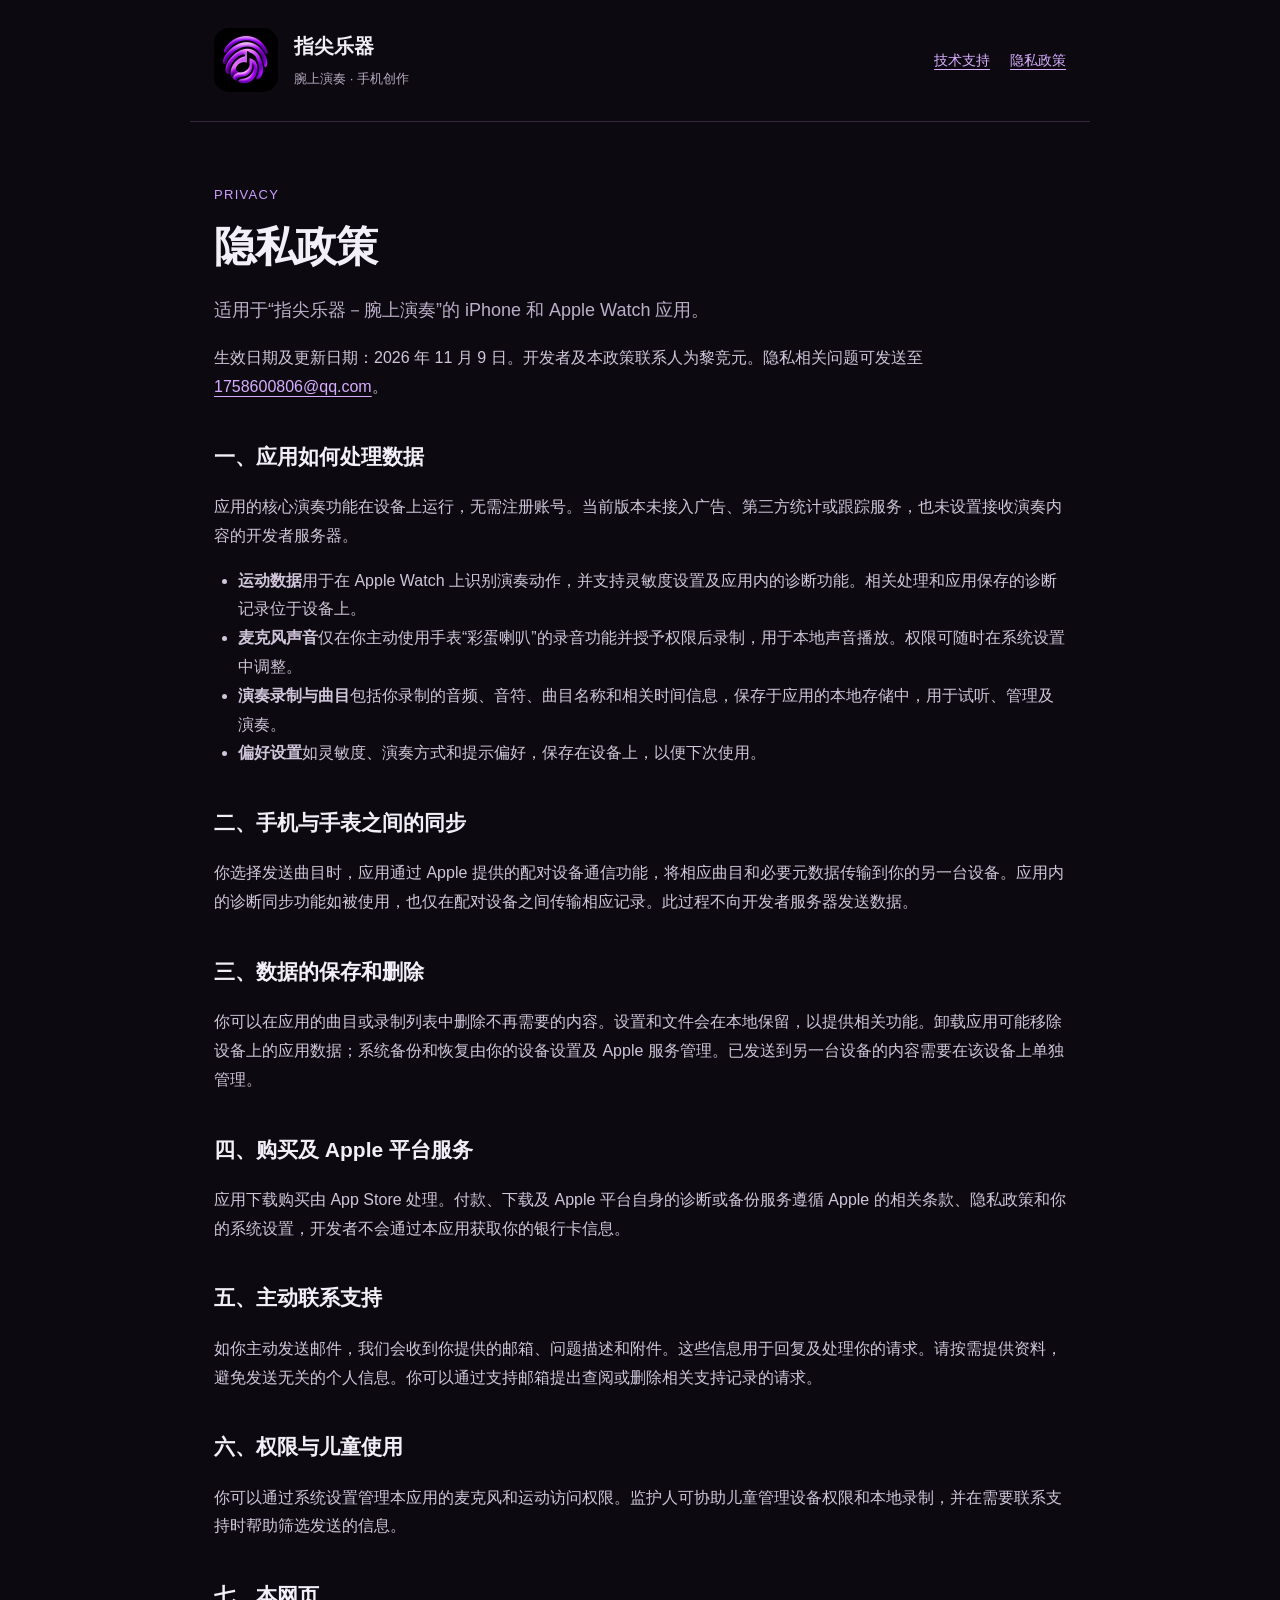
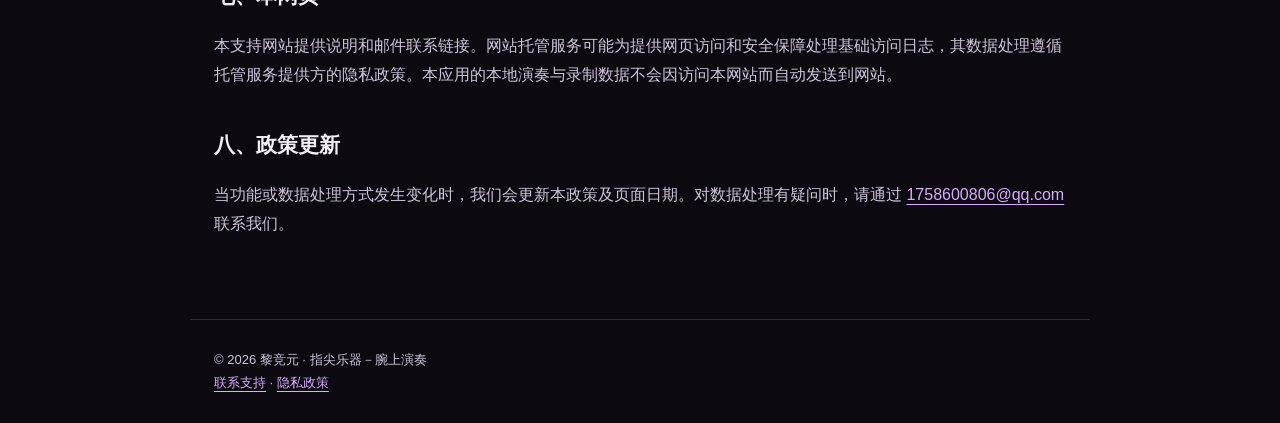
==== privacy.html @ 9e09577b "Publish support and privacy pages" ====
<!doctype html>
<html lang="zh-CN"><head><meta charset="utf-8"><meta name="viewport" content="width=device-width,initial-scale=1"><title>隐私政策 · 指尖乐器</title><meta name="description" content="指尖乐器－腕上演奏的技术支持和隐私说明。"><link rel="icon" href="./icon.png"><link rel="stylesheet" href="./style.css"></head><body><header><img src="./icon.png" alt="指尖乐器紫色音符图标"><div><strong>指尖乐器</strong><small>腕上演奏 · 手机创作</small></div><nav aria-label="页面导航"><a href="./index.html">技术支持</a><a href="./privacy.html">隐私政策</a></nav></header><main><p class="tag">PRIVACY</p><h1>隐私政策</h1><p class="lead">适用于“指尖乐器－腕上演奏”的 iPhone 和 Apple Watch 应用。</p><p>生效日期及更新日期：2026 年 11 月 9 日。开发者及本政策联系人为黎竞元。隐私相关问题可发送至 <a href="mailto:1758600806@qq.com">1758600806@qq.com</a>。</p><h2>一、应用如何处理数据</h2><p>应用的核心演奏功能在设备上运行，无需注册账号。当前版本未接入广告、第三方统计或跟踪服务，也未设置接收演奏内容的开发者服务器。</p><ul><li><strong>运动数据</strong>用于在 Apple Watch 上识别演奏动作，并支持灵敏度设置及应用内的诊断功能。相关处理和应用保存的诊断记录位于设备上。</li><li><strong>麦克风声音</strong>仅在你主动使用手表“彩蛋喇叭”的录音功能并授予权限后录制，用于本地声音播放。权限可随时在系统设置中调整。</li><li><strong>演奏录制与曲目</strong>包括你录制的音频、音符、曲目名称和相关时间信息，保存于应用的本地存储中，用于试听、管理及演奏。</li><li><strong>偏好设置</strong>如灵敏度、演奏方式和提示偏好，保存在设备上，以便下次使用。</li></ul><h2>二、手机与手表之间的同步</h2><p>你选择发送曲目时，应用通过 Apple 提供的配对设备通信功能，将相应曲目和必要元数据传输到你的另一台设备。应用内的诊断同步功能如被使用，也仅在配对设备之间传输相应记录。此过程不向开发者服务器发送数据。</p><h2>三、数据的保存和删除</h2><p>你可以在应用的曲目或录制列表中删除不再需要的内容。设置和文件会在本地保留，以提供相关功能。卸载应用可能移除设备上的应用数据；系统备份和恢复由你的设备设置及 Apple 服务管理。已发送到另一台设备的内容需要在该设备上单独管理。</p><h2>四、购买及 Apple 平台服务</h2><p>应用下载购买由 App Store 处理。付款、下载及 Apple 平台自身的诊断或备份服务遵循 Apple 的相关条款、隐私政策和你的系统设置，开发者不会通过本应用获取你的银行卡信息。</p><h2>五、主动联系支持</h2><p>如你主动发送邮件，我们会收到你提供的邮箱、问题描述和附件。这些信息用于回复及处理你的请求。请按需提供资料，避免发送无关的个人信息。你可以通过支持邮箱提出查阅或删除相关支持记录的请求。</p><h2>六、权限与儿童使用</h2><p>你可以通过系统设置管理本应用的麦克风和运动访问权限。监护人可协助儿童管理设备权限和本地录制，并在需要联系支持时帮助筛选发送的信息。</p><h2>七、本网页</h2><p>本支持网站提供说明和邮件联系链接。网站托管服务可能为提供网页访问和安全保障处理基础访问日志，其数据处理遵循托管服务提供方的隐私政策。本应用的本地演奏与录制数据不会因访问本网站而自动发送到网站。</p><h2>八、政策更新</h2><p>当功能或数据处理方式发生变化时，我们会更新本政策及页面日期。对数据处理有疑问时，请通过 <a href="mailto:1758600806@qq.com">1758600806@qq.com</a> 联系我们。</p></main><footer><p>© 2026 黎竞元 · 指尖乐器－腕上演奏</p><p><a href="mailto:1758600806@qq.com">联系支持</a> · <a href="./privacy.html">隐私政策</a></p></footer></body></html>
---- style.css ----
*{box-sizing:border-box}html{color-scheme:dark}body{margin:0;background:#0c0a10;color:#f3eff8;font-family:-apple-system,BlinkMacSystemFont,"PingFang SC","Microsoft YaHei",sans-serif;line-height:1.8}a{color:#d8adff;text-underline-offset:4px}a:focus-visible{outline:2px solid #d8adff;outline-offset:5px}header,main,footer{max-width:900px;margin:auto;padding:28px 24px}header{display:flex;align-items:center;gap:16px;border-bottom:1px solid #33283f}header img{width:64px;height:64px;border-radius:15px}header strong{display:block;font-size:20px}header small{color:#b6a9c1}nav{margin-left:auto;display:flex;gap:20px}nav a{white-space:nowrap;font-size:14px}main{padding-top:48px;padding-bottom:64px}h1{font-size:clamp(28px,5vw,42px);line-height:1.35;letter-spacing:-.03em;margin:0 0 12px}h2{font-size:21px;margin-top:36px}p,li{color:#d0c5da}ul,ol{padding-left:24px}.lead{font-size:18px;color:#bdafca}.tag{font-size:13px;color:#ce9eff;letter-spacing:.1em}.contact{padding:22px 24px;margin:28px 0;background:#1b1425;border:1px solid #3c2c50;border-radius:18px}.contact p{margin:6px 0}footer{font-size:13px;border-top:1px solid #33283f;color:#b6a9c1}footer p{margin:0}@media(max-width:560px){header{flex-wrap:wrap}nav{width:100%;margin-left:80px}header,main,footer{padding-left:20px;padding-right:20px}}
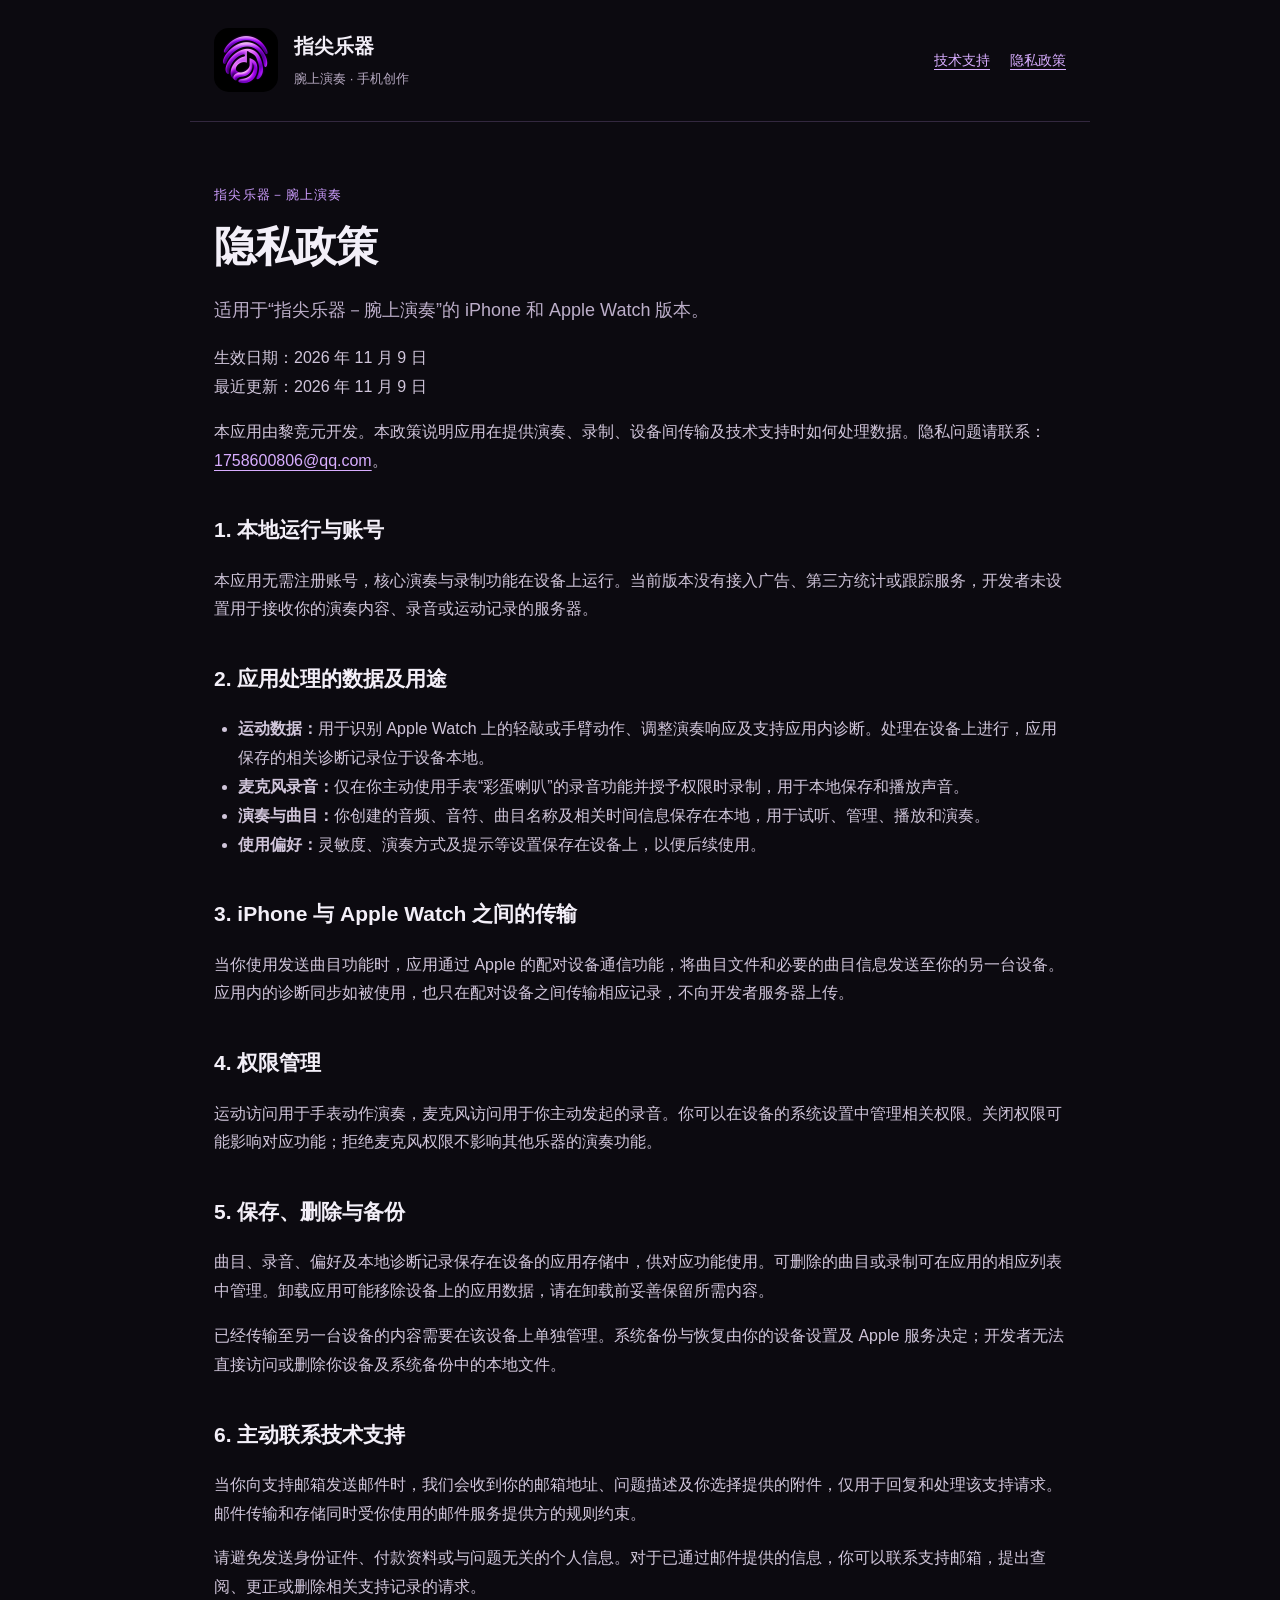
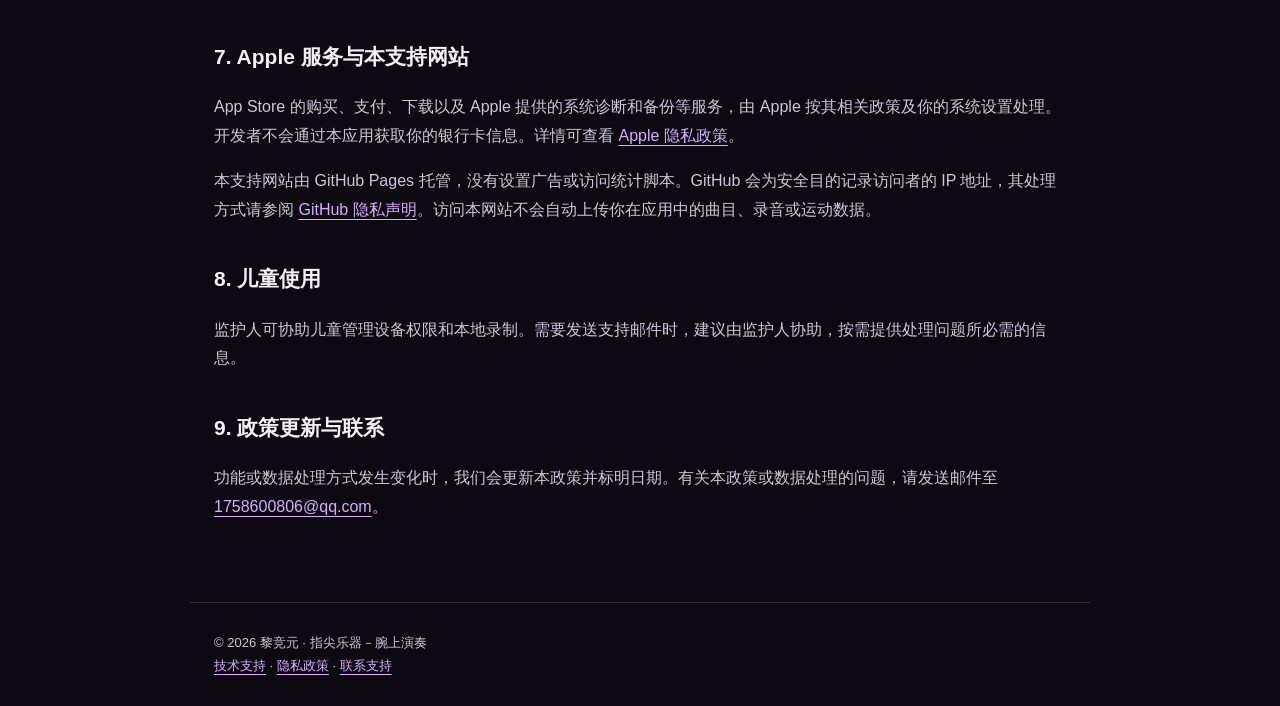
==== commit d7f3458f: "Rewrite privacy.html with app-specific support and privacy information" ====
--- a/privacy.html
+++ b/privacy.html
@@ -1,2 +1,46 @@
 <!doctype html>
-<html lang="zh-CN"><head><meta charset="utf-8"><meta name="viewport" content="width=device-width,initial-scale=1"><title>隐私政策 · 指尖乐器</title><meta name="description" content="指尖乐器－腕上演奏的技术支持和隐私说明。"><link rel="icon" href="./icon.png"><link rel="stylesheet" href="./style.css"></head><body><header><img src="./icon.png" alt="指尖乐器紫色音符图标"><div><strong>指尖乐器</strong><small>腕上演奏 · 手机创作</small></div><nav aria-label="页面导航"><a href="./index.html">技术支持</a><a href="./privacy.html">隐私政策</a></nav></header><main><p class="tag">PRIVACY</p><h1>隐私政策</h1><p class="lead">适用于“指尖乐器－腕上演奏”的 iPhone 和 Apple Watch 应用。</p><p>生效日期及更新日期：2026 年 11 月 9 日。开发者及本政策联系人为黎竞元。隐私相关问题可发送至 <a href="mailto:1758600806@qq.com">1758600806@qq.com</a>。</p><h2>一、应用如何处理数据</h2><p>应用的核心演奏功能在设备上运行，无需注册账号。当前版本未接入广告、第三方统计或跟踪服务，也未设置接收演奏内容的开发者服务器。</p><ul><li><strong>运动数据</strong>用于在 Apple Watch 上识别演奏动作，并支持灵敏度设置及应用内的诊断功能。相关处理和应用保存的诊断记录位于设备上。</li><li><strong>麦克风声音</strong>仅在你主动使用手表“彩蛋喇叭”的录音功能并授予权限后录制，用于本地声音播放。权限可随时在系统设置中调整。</li><li><strong>演奏录制与曲目</strong>包括你录制的音频、音符、曲目名称和相关时间信息，保存于应用的本地存储中，用于试听、管理及演奏。</li><li><strong>偏好设置</strong>如灵敏度、演奏方式和提示偏好，保存在设备上，以便下次使用。</li></ul><h2>二、手机与手表之间的同步</h2><p>你选择发送曲目时，应用通过 Apple 提供的配对设备通信功能，将相应曲目和必要元数据传输到你的另一台设备。应用内的诊断同步功能如被使用，也仅在配对设备之间传输相应记录。此过程不向开发者服务器发送数据。</p><h2>三、数据的保存和删除</h2><p>你可以在应用的曲目或录制列表中删除不再需要的内容。设置和文件会在本地保留，以提供相关功能。卸载应用可能移除设备上的应用数据；系统备份和恢复由你的设备设置及 Apple 服务管理。已发送到另一台设备的内容需要在该设备上单独管理。</p><h2>四、购买及 Apple 平台服务</h2><p>应用下载购买由 App Store 处理。付款、下载及 Apple 平台自身的诊断或备份服务遵循 Apple 的相关条款、隐私政策和你的系统设置，开发者不会通过本应用获取你的银行卡信息。</p><h2>五、主动联系支持</h2><p>如你主动发送邮件，我们会收到你提供的邮箱、问题描述和附件。这些信息用于回复及处理你的请求。请按需提供资料，避免发送无关的个人信息。你可以通过支持邮箱提出查阅或删除相关支持记录的请求。</p><h2>六、权限与儿童使用</h2><p>你可以通过系统设置管理本应用的麦克风和运动访问权限。监护人可协助儿童管理设备权限和本地录制，并在需要联系支持时帮助筛选发送的信息。</p><h2>七、本网页</h2><p>本支持网站提供说明和邮件联系链接。网站托管服务可能为提供网页访问和安全保障处理基础访问日志，其数据处理遵循托管服务提供方的隐私政策。本应用的本地演奏与录制数据不会因访问本网站而自动发送到网站。</p><h2>八、政策更新</h2><p>当功能或数据处理方式发生变化时，我们会更新本政策及页面日期。对数据处理有疑问时，请通过 <a href="mailto:1758600806@qq.com">1758600806@qq.com</a> 联系我们。</p></main><footer><p>© 2026 黎竞元 · 指尖乐器－腕上演奏</p><p><a href="mailto:1758600806@qq.com">联系支持</a> · <a href="./privacy.html">隐私政策</a></p></footer></body></html>+<html lang="zh-CN">
+<head>
+<meta charset="utf-8">
+<meta name="viewport" content="width=device-width,initial-scale=1">
+<title>隐私政策｜指尖乐器－腕上演奏</title>
+<meta name="description" content="了解指尖乐器－腕上演奏如何处理运动数据、本地录制、配对设备传输和技术支持信息。">
+<link rel="icon" href="./icon.png">
+<link rel="stylesheet" href="./style.css">
+</head>
+<body>
+<header><img src="./icon.png" alt="指尖乐器图标" width="64" height="64"><div><strong>指尖乐器</strong><small>腕上演奏 · 手机创作</small></div><nav aria-label="页面导航"><a href="./index.html">技术支持</a><a href="./privacy.html" aria-current="page">隐私政策</a></nav></header>
+<main><p class="tag">指尖乐器－腕上演奏</p><h1>隐私政策</h1>
+<p class="lead">适用于“指尖乐器－腕上演奏”的 iPhone 和 Apple Watch 版本。</p>
+<p>生效日期：2026 年 11 月 9 日<br>最近更新：2026 年 11 月 9 日</p>
+<p>本应用由黎竞元开发。本政策说明应用在提供演奏、录制、设备间传输及技术支持时如何处理数据。隐私问题请联系：<a href="mailto:1758600806@qq.com">1758600806@qq.com</a>。</p>
+<h2>1. 本地运行与账号</h2>
+<p>本应用无需注册账号，核心演奏与录制功能在设备上运行。当前版本没有接入广告、第三方统计或跟踪服务，开发者未设置用于接收你的演奏内容、录音或运动记录的服务器。</p>
+<h2>2. 应用处理的数据及用途</h2>
+<ul>
+<li><strong>运动数据：</strong>用于识别 Apple Watch 上的轻敲或手臂动作、调整演奏响应及支持应用内诊断。处理在设备上进行，应用保存的相关诊断记录位于设备本地。</li>
+<li><strong>麦克风录音：</strong>仅在你主动使用手表“彩蛋喇叭”的录音功能并授予权限时录制，用于本地保存和播放声音。</li>
+<li><strong>演奏与曲目：</strong>你创建的音频、音符、曲目名称及相关时间信息保存在本地，用于试听、管理、播放和演奏。</li>
+<li><strong>使用偏好：</strong>灵敏度、演奏方式及提示等设置保存在设备上，以便后续使用。</li>
+</ul>
+<h2>3. iPhone 与 Apple Watch 之间的传输</h2>
+<p>当你使用发送曲目功能时，应用通过 Apple 的配对设备通信功能，将曲目文件和必要的曲目信息发送至你的另一台设备。应用内的诊断同步如被使用，也只在配对设备之间传输相应记录，不向开发者服务器上传。</p>
+<h2>4. 权限管理</h2>
+<p>运动访问用于手表动作演奏，麦克风访问用于你主动发起的录音。你可以在设备的系统设置中管理相关权限。关闭权限可能影响对应功能；拒绝麦克风权限不影响其他乐器的演奏功能。</p>
+<h2>5. 保存、删除与备份</h2>
+<p>曲目、录音、偏好及本地诊断记录保存在设备的应用存储中，供对应功能使用。可删除的曲目或录制可在应用的相应列表中管理。卸载应用可能移除设备上的应用数据，请在卸载前妥善保留所需内容。</p>
+<p>已经传输至另一台设备的内容需要在该设备上单独管理。系统备份与恢复由你的设备设置及 Apple 服务决定；开发者无法直接访问或删除你设备及系统备份中的本地文件。</p>
+<h2>6. 主动联系技术支持</h2>
+<p>当你向支持邮箱发送邮件时，我们会收到你的邮箱地址、问题描述及你选择提供的附件，仅用于回复和处理该支持请求。邮件传输和存储同时受你使用的邮件服务提供方的规则约束。</p>
+<p>请避免发送身份证件、付款资料或与问题无关的个人信息。对于已通过邮件提供的信息，你可以联系支持邮箱，提出查阅、更正或删除相关支持记录的请求。</p>
+<h2>7. Apple 服务与本支持网站</h2>
+<p>App Store 的购买、支付、下载以及 Apple 提供的系统诊断和备份等服务，由 Apple 按其相关政策及你的系统设置处理。开发者不会通过本应用获取你的银行卡信息。详情可查看 <a href="https://www.apple.com/legal/privacy/">Apple 隐私政策</a>。</p>
+<p>本支持网站由 GitHub Pages 托管，没有设置广告或访问统计脚本。GitHub 会为安全目的记录访问者的 IP 地址，其处理方式请参阅 <a href="https://docs.github.com/en/site-policy/privacy-policies/github-general-privacy-statement">GitHub 隐私声明</a>。访问本网站不会自动上传你在应用中的曲目、录音或运动数据。</p>
+<h2>8. 儿童使用</h2>
+<p>监护人可协助儿童管理设备权限和本地录制。需要发送支持邮件时，建议由监护人协助，按需提供处理问题所必需的信息。</p>
+<h2>9. 政策更新与联系</h2>
+<p>功能或数据处理方式发生变化时，我们会更新本政策并标明日期。有关本政策或数据处理的问题，请发送邮件至 <a href="mailto:1758600806@qq.com">1758600806@qq.com</a>。</p>
+</main>
+<footer><p>© 2026 黎竞元 · 指尖乐器－腕上演奏</p><p><a href="./index.html">技术支持</a> · <a href="./privacy.html">隐私政策</a> · <a href="mailto:1758600806@qq.com">联系支持</a></p></footer>
+</body>
+</html>
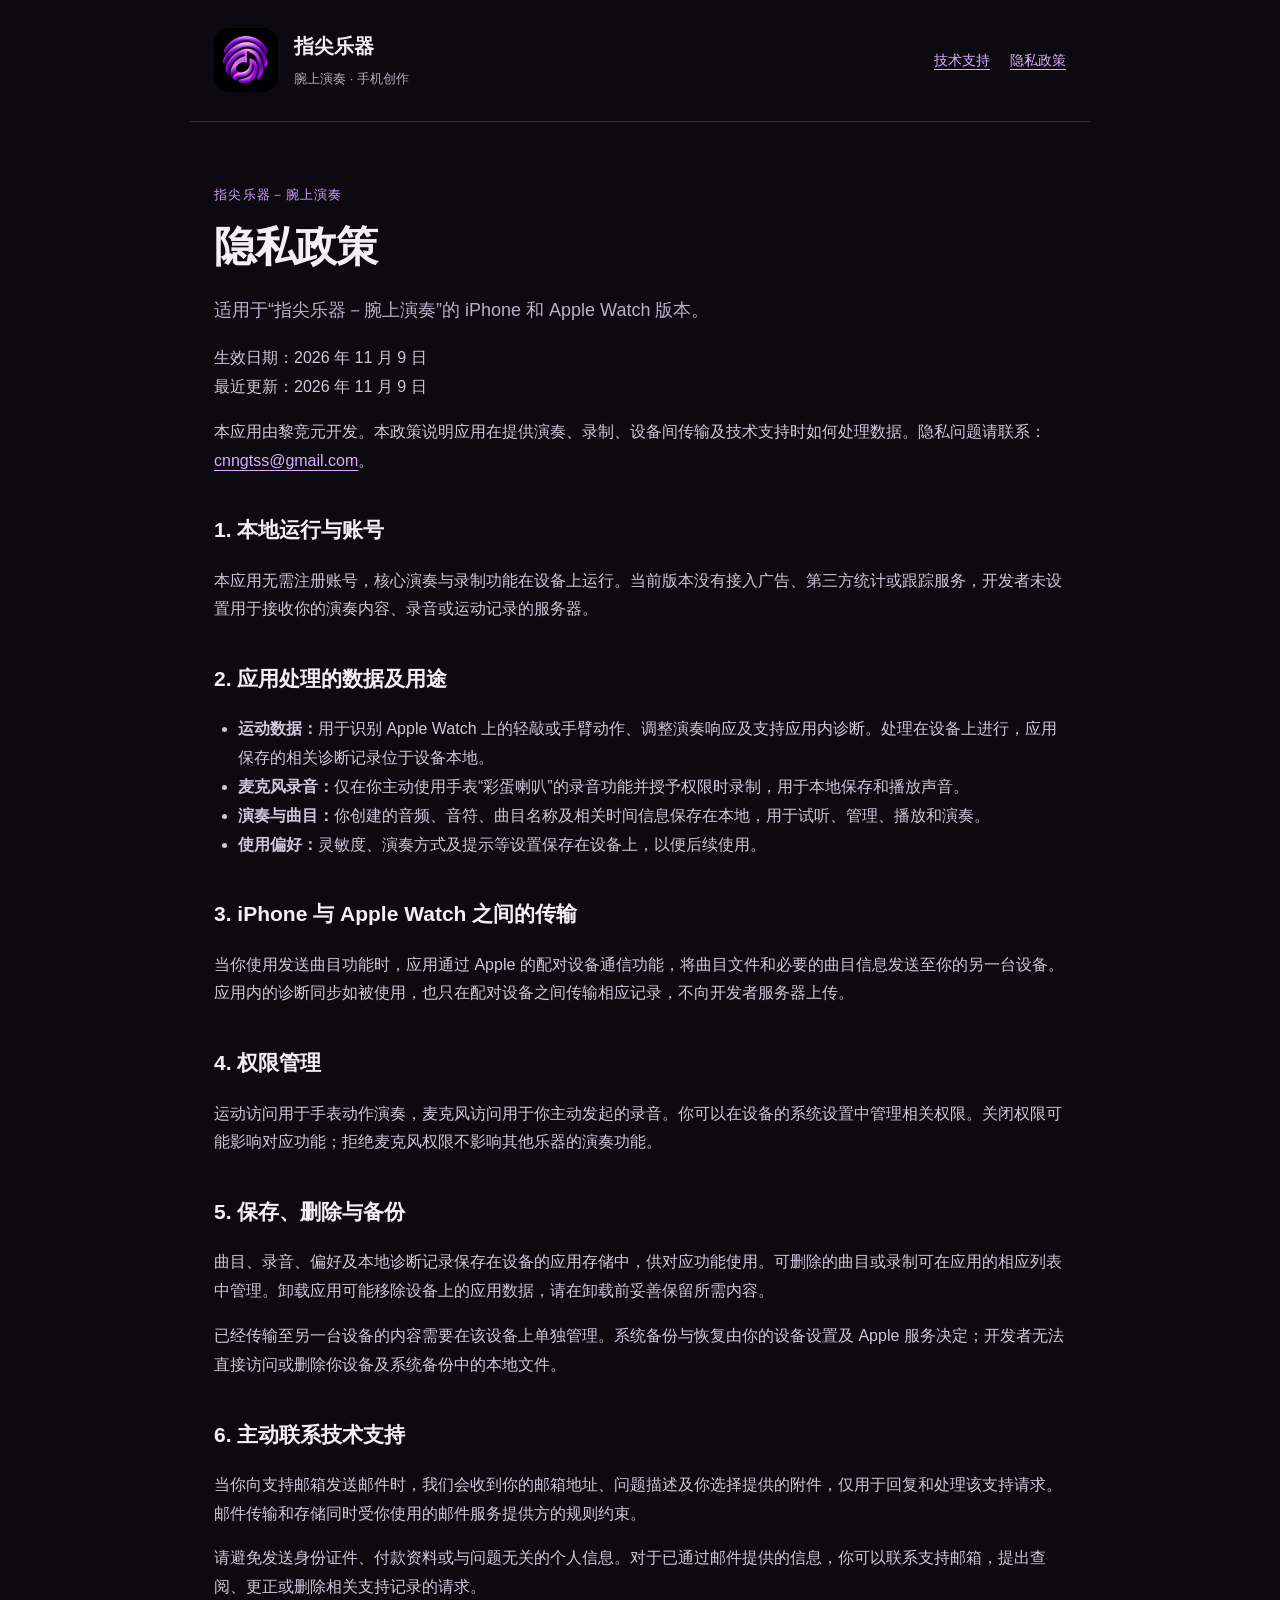
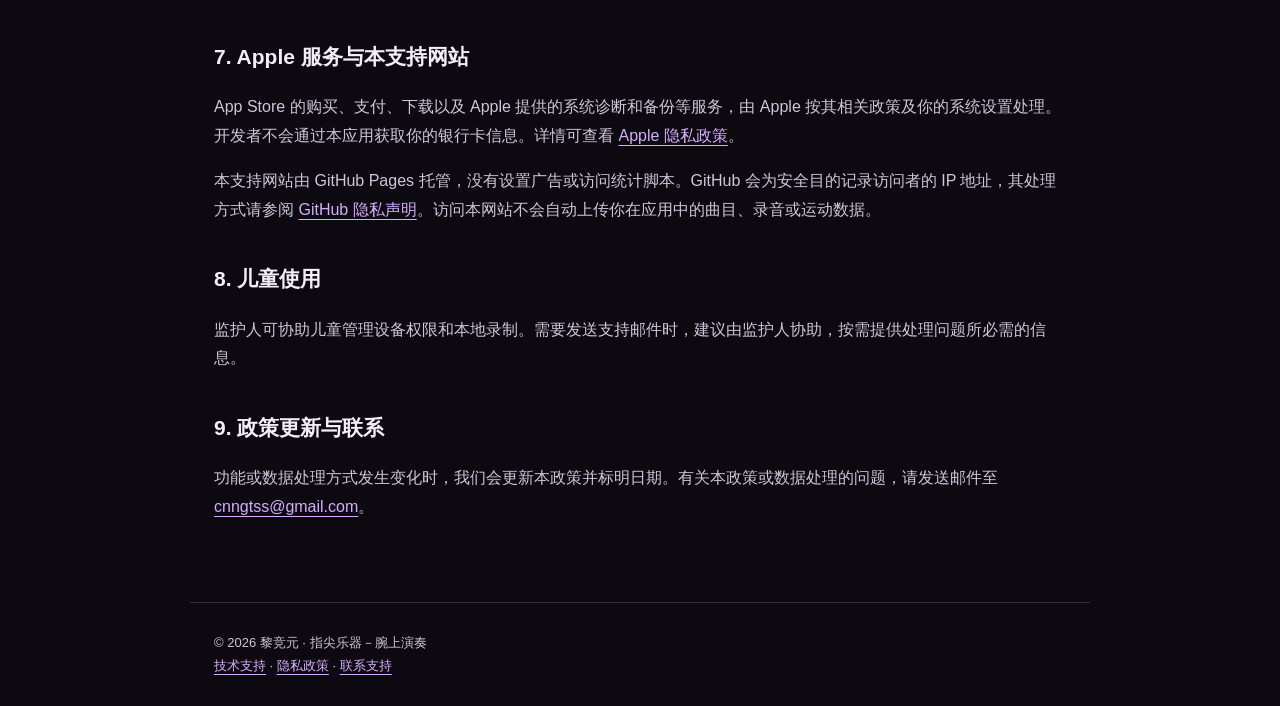
==== commit 69ce5174: "Update contact email to cnngtss@gmail.com" ====
--- a/privacy.html
+++ b/privacy.html
@@ -13,7 +13,7 @@
 <main><p class="tag">指尖乐器－腕上演奏</p><h1>隐私政策</h1>
 <p class="lead">适用于“指尖乐器－腕上演奏”的 iPhone 和 Apple Watch 版本。</p>
 <p>生效日期：2026 年 11 月 9 日<br>最近更新：2026 年 11 月 9 日</p>
-<p>本应用由黎竞元开发。本政策说明应用在提供演奏、录制、设备间传输及技术支持时如何处理数据。隐私问题请联系：<a href="mailto:1758600806@qq.com">1758600806@qq.com</a>。</p>
+<p>本应用由黎竞元开发。本政策说明应用在提供演奏、录制、设备间传输及技术支持时如何处理数据。隐私问题请联系：<a href="mailto:cnngtss@gmail.com">cnngtss@gmail.com</a>。</p>
 <h2>1. 本地运行与账号</h2>
 <p>本应用无需注册账号，核心演奏与录制功能在设备上运行。当前版本没有接入广告、第三方统计或跟踪服务，开发者未设置用于接收你的演奏内容、录音或运动记录的服务器。</p>
 <h2>2. 应用处理的数据及用途</h2>
@@ -39,8 +39,8 @@
 <h2>8. 儿童使用</h2>
 <p>监护人可协助儿童管理设备权限和本地录制。需要发送支持邮件时，建议由监护人协助，按需提供处理问题所必需的信息。</p>
 <h2>9. 政策更新与联系</h2>
-<p>功能或数据处理方式发生变化时，我们会更新本政策并标明日期。有关本政策或数据处理的问题，请发送邮件至 <a href="mailto:1758600806@qq.com">1758600806@qq.com</a>。</p>
+<p>功能或数据处理方式发生变化时，我们会更新本政策并标明日期。有关本政策或数据处理的问题，请发送邮件至 <a href="mailto:cnngtss@gmail.com">cnngtss@gmail.com</a>。</p>
 </main>
-<footer><p>© 2026 黎竞元 · 指尖乐器－腕上演奏</p><p><a href="./index.html">技术支持</a> · <a href="./privacy.html">隐私政策</a> · <a href="mailto:1758600806@qq.com">联系支持</a></p></footer>
+<footer><p>© 2026 黎竞元 · 指尖乐器－腕上演奏</p><p><a href="./index.html">技术支持</a> · <a href="./privacy.html">隐私政策</a> · <a href="mailto:cnngtss@gmail.com">联系支持</a></p></footer>
 </body>
 </html>
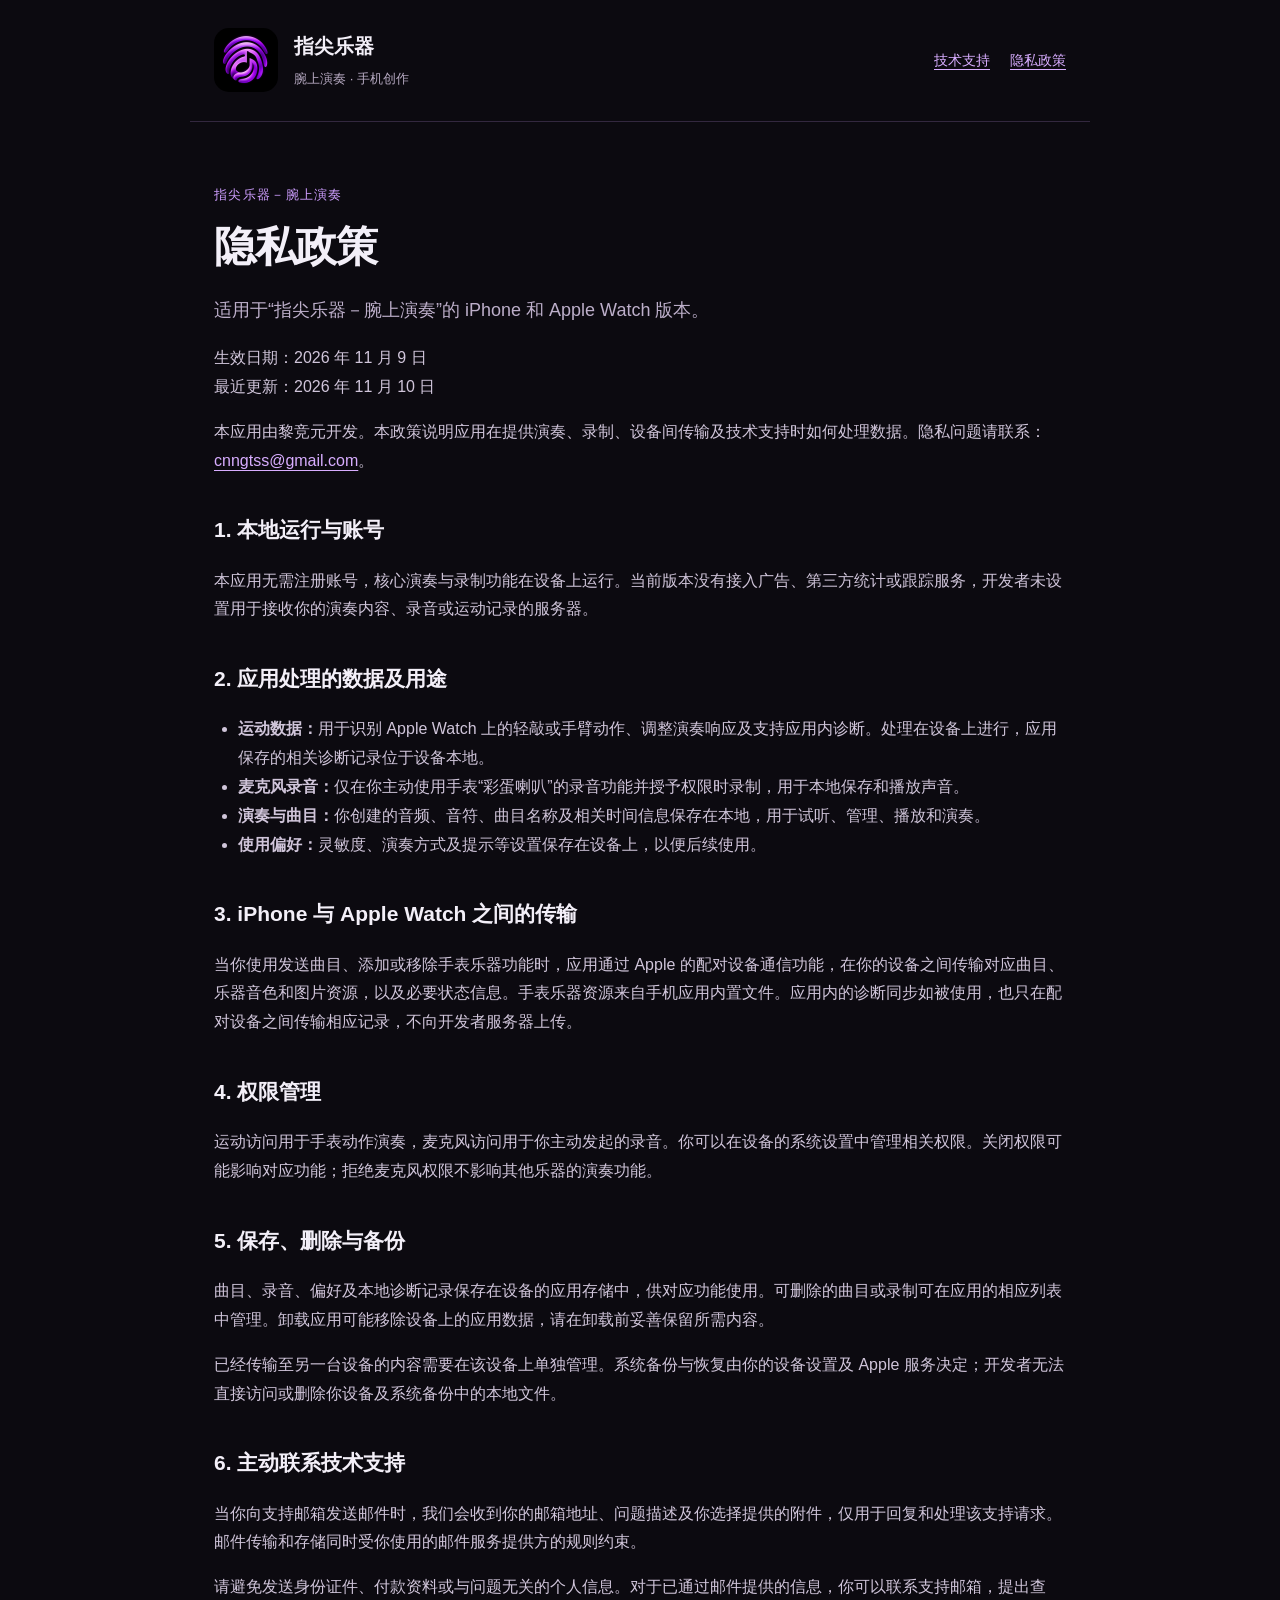
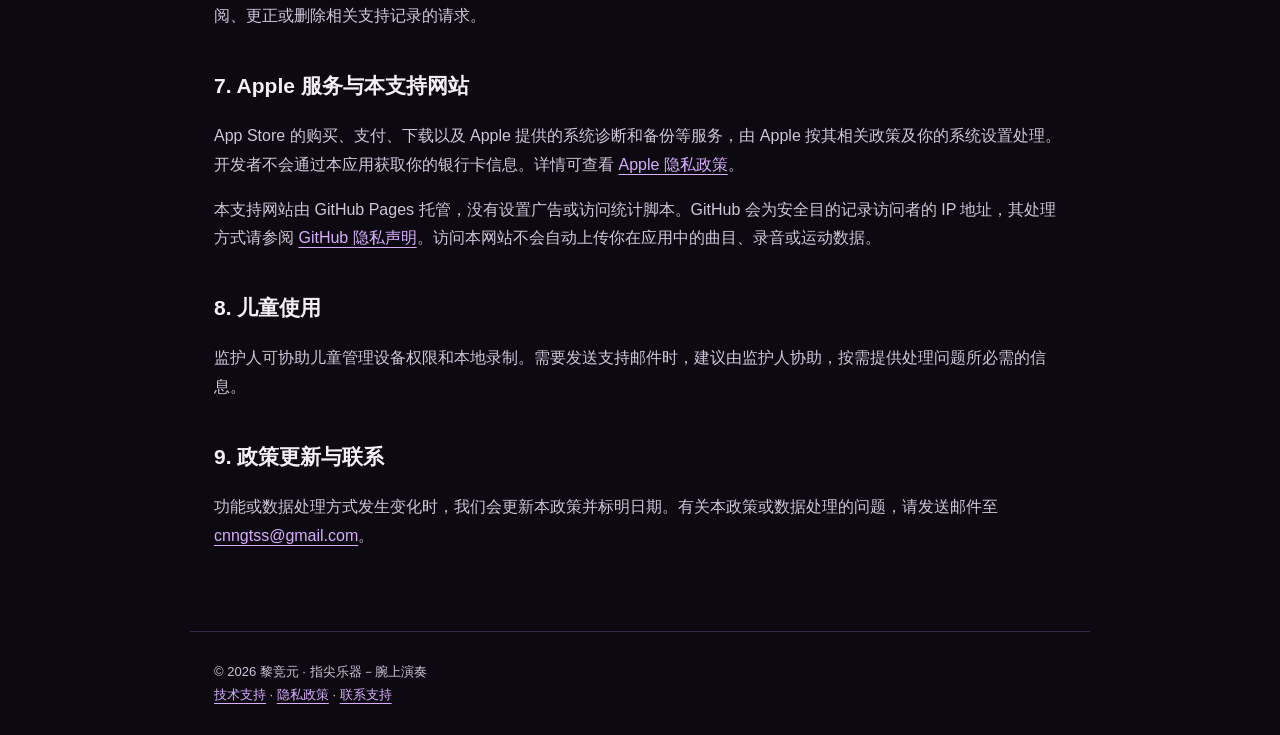
==== commit 5b74ced8: "Explain local phone-to-watch instrument resources for release" ====
--- a/privacy.html
+++ b/privacy.html
@@ -12,7 +12,7 @@
 <header><img src="./icon.png" alt="指尖乐器图标" width="64" height="64"><div><strong>指尖乐器</strong><small>腕上演奏 · 手机创作</small></div><nav aria-label="页面导航"><a href="./index.html">技术支持</a><a href="./privacy.html" aria-current="page">隐私政策</a></nav></header>
 <main><p class="tag">指尖乐器－腕上演奏</p><h1>隐私政策</h1>
 <p class="lead">适用于“指尖乐器－腕上演奏”的 iPhone 和 Apple Watch 版本。</p>
-<p>生效日期：2026 年 11 月 9 日<br>最近更新：2026 年 11 月 9 日</p>
+<p>生效日期：2026 年 11 月 9 日<br>最近更新：2026 年 11 月 10 日</p>
 <p>本应用由黎竞元开发。本政策说明应用在提供演奏、录制、设备间传输及技术支持时如何处理数据。隐私问题请联系：<a href="mailto:cnngtss@gmail.com">cnngtss@gmail.com</a>。</p>
 <h2>1. 本地运行与账号</h2>
 <p>本应用无需注册账号，核心演奏与录制功能在设备上运行。当前版本没有接入广告、第三方统计或跟踪服务，开发者未设置用于接收你的演奏内容、录音或运动记录的服务器。</p>
@@ -24,7 +24,7 @@
 <li><strong>使用偏好：</strong>灵敏度、演奏方式及提示等设置保存在设备上，以便后续使用。</li>
 </ul>
 <h2>3. iPhone 与 Apple Watch 之间的传输</h2>
-<p>当你使用发送曲目功能时，应用通过 Apple 的配对设备通信功能，将曲目文件和必要的曲目信息发送至你的另一台设备。应用内的诊断同步如被使用，也只在配对设备之间传输相应记录，不向开发者服务器上传。</p>
+<p>当你使用发送曲目、添加或移除手表乐器功能时，应用通过 Apple 的配对设备通信功能，在你的设备之间传输对应曲目、乐器音色和图片资源，以及必要状态信息。手表乐器资源来自手机应用内置文件。应用内的诊断同步如被使用，也只在配对设备之间传输相应记录，不向开发者服务器上传。</p>
 <h2>4. 权限管理</h2>
 <p>运动访问用于手表动作演奏，麦克风访问用于你主动发起的录音。你可以在设备的系统设置中管理相关权限。关闭权限可能影响对应功能；拒绝麦克风权限不影响其他乐器的演奏功能。</p>
 <h2>5. 保存、删除与备份</h2>
